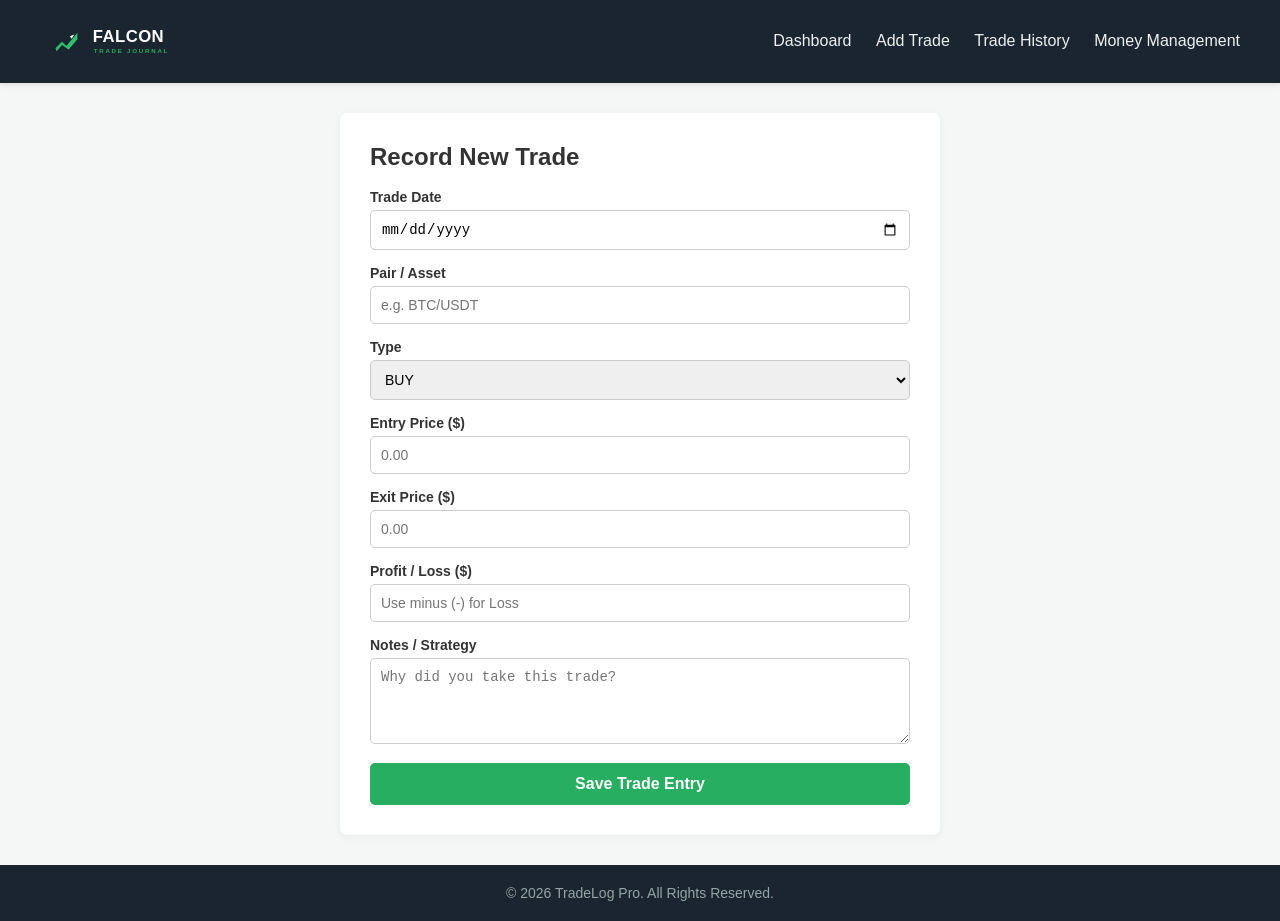
==== add-trade.html @ 998e001d "Add files via upload" ====
<!DOCTYPE html>
<html lang="en">
<head>
    <meta charset="UTF-8">
    <meta name="viewport" content="width=device-width, initial-scale=1.0">
    <title>TradeLog Pro - Add Trade</title>
    <link rel="stylesheet" href="style.css">
</head>
<body>

     <header>
    <a href="index.html" class="logo-link">
        <div class="logo-container">
            <img src="logo.svg" alt="Falcon Trade Journal Logo">
        </div>
    </a>
    
    <nav>
        <a href="index.html">Dashboard</a>
        <a href="add-trade.html">Add Trade</a>
        <a href="history.html">Trade History</a>
        <a href="money-management.html">Money Management</a>
    </nav>
</header>

    <div class="main-container">
        <div class="form-box">
            <h2>Record New Trade</h2>
            <br>
            <form>
                <div class="form-group">
                    <label>Trade Date</label>
                    <input type="date" required>
                </div>
                <div class="form-group">
                    <label>Pair / Asset</label>
                    <input type="text" placeholder="e.g. BTC/USDT" required>
                </div>
                <div class="form-group">
                    <label>Type</label>
                    <select>
                        <option value="BUY">BUY</option>
                        <option value="SELL">SELL</option>
                    </select>
                </div>
                <div class="form-group">
                    <label>Entry Price ($)</label>
                    <input type="number" step="any" placeholder="0.00" required>
                </div>
                <div class="form-group">
                    <label>Exit Price ($)</label>
                    <input type="number" step="any" placeholder="0.00" required>
                </div>
                <div class="form-group">
                    <label>Profit / Loss ($)</label>
                    <input type="number" step="any" placeholder="Use minus (-) for Loss" required>
                </div>
                <div class="form-group">
                    <label>Notes / Strategy</label>
                    <textarea rows="4" placeholder="Why did you take this trade?"></textarea>
                </div>
                <button type="button" class="btn-submit">Save Trade Entry</button>
            </form>
        </div>
    </div>

    <footer>
        <p>&copy; 2026 TradeLog Pro. All Rights Reserved.</p>
    </footer>

</body>
</html>
---- style.css ----
/* Reset & Base Styles */
* {
    box-sizing: border-box;
    margin: 0;
    padding: 0;
}

body {
    font-family: 'Segoe UI', Tahoma, Geneva, Verdana, sans-serif;
    background-color: #f4f7f6;
    color: #333;
    display: flex;
    flex-direction: column;
    min-height: 100vh;
}

/* Header & Navigation Bar */
header {
    background-color: #1a252f;
    color: #fff;
    padding: 15px 40px;
    display: flex;
    justify-content: space-between;
    align-items: center;
    box-shadow: 0 2px 5px rgba(0,0,0,0.1);
}

header .logo {
    font-size: 22px;
    font-weight: bold;
    color: #27ae60;
}

nav a {
    color: #ecf0f1;
    text-decoration: none;
    margin-left: 20px;
    font-size: 16px;
    font-weight: 500;
    transition: color 0.3s;
}

nav a:hover, nav a.active {
    color: #27ae60;
}

/* Main Container */
.main-container {
    flex: 1;
    max-width: 1100px;
    width: 90%;
    margin: 30px auto;
}

/* Dashboard Cards */
.card-grid {
    display: flex;
    gap: 20px;
    margin-top: 20px;
    margin-bottom: 30px;
}

.card {
    background: white;
    padding: 20px;
    border-radius: 8px;
    flex: 1;
    box-shadow: 0 2px 8px rgba(0,0,0,0.05);
}

.card h3 {
    margin-bottom: 10px;
    color: #7f8c8d;
    font-size: 16px;
}

.card .value {
    font-size: 28px;
    font-weight: bold;
}

/* Form Layout */
.form-box {
    background: white;
    padding: 30px;
    border-radius: 8px;
    box-shadow: 0 2px 8px rgba(0,0,0,0.05);
    max-width: 600px;
    margin: 0 auto;
}

.form-group {
    margin-bottom: 15px;
}

.form-group label {
    display: block;
    margin-bottom: 5px;
    font-weight: 600;
    font-size: 14px;
}

.form-group input, 
.form-group select, 
.form-group textarea {
    width: 100%;
    padding: 10px;
    border: 1px solid #ccc;
    border-radius: 5px;
    font-size: 14px;
}

.btn-submit {
    background: #27ae60;
    color: white;
    border: none;
    padding: 12px;
    border-radius: 5px;
    cursor: pointer;
    width: 100%;
    font-size: 16px;
    font-weight: bold;
    transition: background 0.3s;
}

.btn-submit:hover {
    background: #219150;
}

/* Data Tables */
table {
    width: 100%;
    border-collapse: collapse;
    background: white;
    border-radius: 8px;
    overflow: hidden;
    box-shadow: 0 2px 8px rgba(0,0,0,0.05);
    margin-top: 15px;
}

th, td {
    padding: 12px 15px;
    text-align: left;
    border-bottom: 1px solid #eee;
}

th {
    background-color: #2c3e50;
    color: white;
}

.profit { color: #27ae60; font-weight: bold; }
.loss { color: #e74c3c; font-weight: bold; }

/* Footer */
footer {
    background-color: #1a252f;
    color: #95a5a6;
    text-align: center;
    padding: 20px;
    margin-top: auto;
    font-size: 14px;
}

/* Dashboard Grid (Table + Chart Side-by-Side) */
.dashboard-grid {
    display: flex;
    gap: 20px;
    margin-top: 20px;
}

.table-container {
    flex: 2;
    background: white;
    padding: 20px;
    border-radius: 8px;
    box-shadow: 0 2px 8px rgba(0,0,0,0.05);
}

.chart-box {
    flex: 1;
    background: white;
    padding: 20px;
    border-radius: 8px;
    box-shadow: 0 2px 8px rgba(0,0,0,0.05);
    display: flex;
    flex-direction: column;
    align-items: center;
}

.chart-container {
    position: relative;
    width: 100%;
    height: 250px;
    margin-top: 15px;
}

/* Logo Link Styling */
.logo-link {
    display: inline-block;
    text-decoration: none;
    cursor: pointer;
}

.logo-container {
    width: 220px;
    display: flex;
    align-items: center;
    transition: transform 0.2s ease;
}

/* Hover කළ විට Logo එක පොඩ්ඩක් Highlight වෙන ලෙස */
.logo-link:hover .logo-container {
    transform: scale(1.03);
}
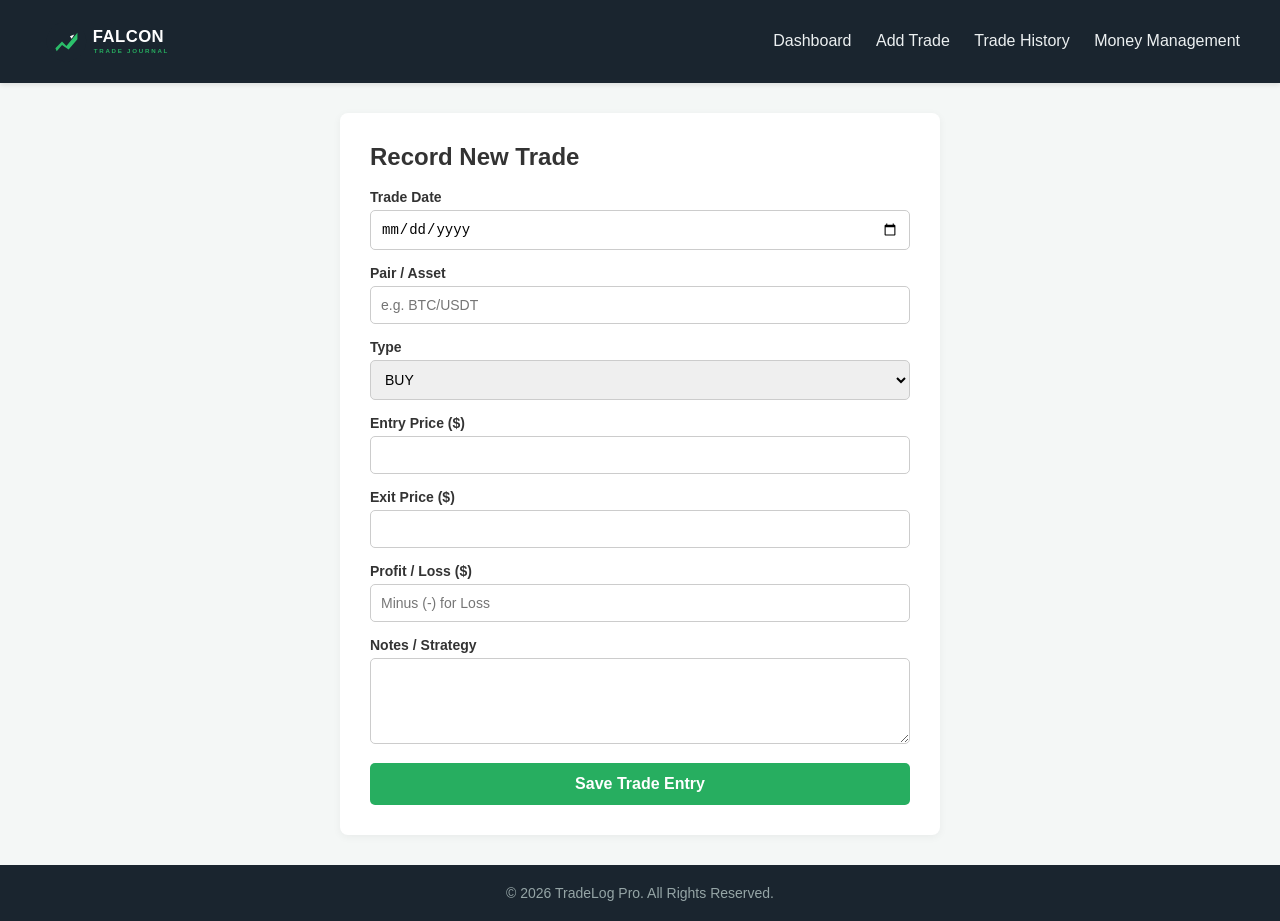
==== commit 3fc412ae: "Add files via upload" ====
--- a/add-trade.html
+++ b/add-trade.html
@@ -27,45 +27,47 @@
         <div class="form-box">
             <h2>Record New Trade</h2>
             <br>
-            <form>
-                <div class="form-group">
-                    <label>Trade Date</label>
-                    <input type="date" required>
-                </div>
-                <div class="form-group">
-                    <label>Pair / Asset</label>
-                    <input type="text" placeholder="e.g. BTC/USDT" required>
-                </div>
-                <div class="form-group">
-                    <label>Type</label>
-                    <select>
-                        <option value="BUY">BUY</option>
-                        <option value="SELL">SELL</option>
-                    </select>
-                </div>
-                <div class="form-group">
-                    <label>Entry Price ($)</label>
-                    <input type="number" step="any" placeholder="0.00" required>
-                </div>
-                <div class="form-group">
-                    <label>Exit Price ($)</label>
-                    <input type="number" step="any" placeholder="0.00" required>
-                </div>
-                <div class="form-group">
-                    <label>Profit / Loss ($)</label>
-                    <input type="number" step="any" placeholder="Use minus (-) for Loss" required>
-                </div>
-                <div class="form-group">
-                    <label>Notes / Strategy</label>
-                    <textarea rows="4" placeholder="Why did you take this trade?"></textarea>
-                </div>
-                <button type="button" class="btn-submit">Save Trade Entry</button>
-            </form>
+            <form id="addTradeForm">
+    <div class="form-group">
+        <label>Trade Date</label>
+        <input type="date" id="tradeDate" required>
+    </div>
+    <div class="form-group">
+        <label>Pair / Asset</label>
+        <input type="text" id="tradePair" placeholder="e.g. BTC/USDT" required>
+    </div>
+    <div class="form-group">
+        <label>Type</label>
+        <select id="tradeType">
+            <option value="BUY">BUY</option>
+            <option value="SELL">SELL</option>
+        </select>
+    </div>
+    <div class="form-group">
+        <label>Entry Price ($)</label>
+        <input type="number" step="any" id="entryPrice" required>
+    </div>
+    <div class="form-group">
+        <label>Exit Price ($)</label>
+        <input type="number" step="any" id="exitPrice" required>
+    </div>
+    <div class="form-group">
+        <label>Profit / Loss ($)</label>
+        <input type="number" step="any" id="pnl" placeholder="Minus (-) for Loss" required>
+    </div>
+    <div class="form-group">
+        <label>Notes / Strategy</label>
+        <textarea id="tradeNotes" rows="4"></textarea>
+    </div>
+    <button type="submit" class="btn-submit">Save Trade Entry</button>
+</form>
         </div>
     </div>
 
     <footer>
+        <script src="script.js"></script>
         <p>&copy; 2026 TradeLog Pro. All Rights Reserved.</p>
+        
     </footer>
 
 </body>
--- a/style.css
+++ b/style.css
@@ -212,4 +212,18 @@
 /* Hover කළ විට Logo එක පොඩ්ඩක් Highlight වෙන ලෙස */
 .logo-link:hover .logo-container {
     transform: scale(1.03);
+}
+
+.btn-delete {
+    background: #e74c3c;
+    color: white;
+    border: none;
+    padding: 6px 12px;
+    border-radius: 4px;
+    cursor: pointer;
+    font-size: 12px;
+    font-weight: bold;
+}
+.btn-delete:hover {
+    background: #c0392b;
 }
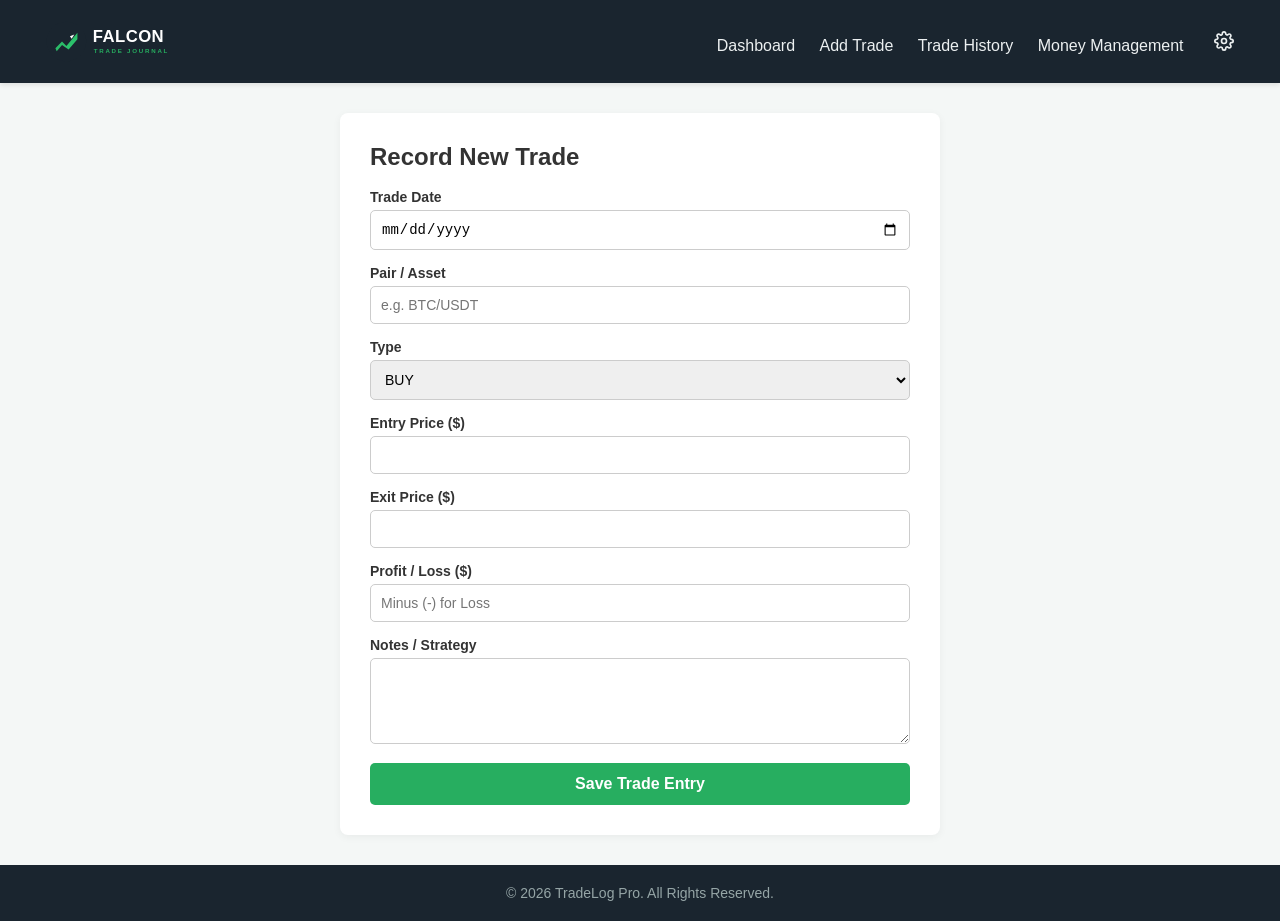
==== commit ee395f7a: "Add files via upload" ====
--- a/add-trade.html
+++ b/add-trade.html
@@ -20,6 +20,15 @@
         <a href="add-trade.html">Add Trade</a>
         <a href="history.html">Trade History</a>
         <a href="money-management.html">Money Management</a>
+        <div id="settingsIconBtn" class="nav-icon-wrapper" onclick="toggleSettingsDropdown(event)">
+        <a href="#" class="nav-icon-link" title="Account & Settings">
+            <svg class="settings-icon" viewBox="0 0 24 24" width="20" height="20" fill="none" stroke="currentColor" stroke-width="2" stroke-linecap="round" stroke-linejoin="round">
+                <circle cx="12" cy="12" r="3"></circle>
+                <path d="M19.4 15a1.65 1.65 0 0 0 .33 1.82l.06.06a2 2 0 0 1 0 2.83 2 2 0 0 1-2.83 0l-.06-.06a1.65 1.65 0 0 0-1.82-.33 1.65 1.65 0 0 0-1 1.51V21a2 2 0 0 1-2 2 2 2 0 0 1-2-2v-.09A1.65 1.65 0 0 0 9 19.4a1.65 1.65 0 0 0-1.82.33l-.06.06a2 2 0 0 1-2.83 0 2 2 0 0 1 0-2.83l.06-.06a1.65 1.65 0 0 0 .33-1.82 1.65 1.65 0 0 0-1.51-1H3a2 2 0 0 1-2-2 2 2 0 0 1 2-2h.09A1.65 1.65 0 0 0 4.6 9a1.65 1.65 0 0 0-.33-1.82l-.06-.06a2 2 0 0 1 0-2.83 2 2 0 0 1 2.83 0l.06.06a1.65 1.65 0 0 0 1.82.33H9a1.65 1.65 0 0 0 1-1.51V3a2 2 0 0 1 2-2 2 2 0 0 1 2 2v.09a1.65 1.65 0 0 0 1 1.51 1.65 1.65 0 0 0 1.82-.33l.06-.06a2 2 0 0 1 2.83 0 2 2 0 0 1 0 2.83l-.06.06a1.65 1.65 0 0 0-.33 1.82V9a1.65 1.65 0 0 0 1.51 1H21a2 2 0 0 1 2 2 2 2 0 0 1-2 2h-.09a1.65 1.65 0 0 0-1.51 1z"></path>
+            </svg>
+        </a>
+    </div>
+    
     </nav>
 </header>
 
--- a/style.css
+++ b/style.css
@@ -226,4 +226,500 @@
 }
 .btn-delete:hover {
     background: #c0392b;
+}
+
+/* ==========================================
+   MOBILE & TABLET RESPONSIVE STYLES
+   ========================================== */
+
+/* Header & Navigation Bar for Mobile */
+@media (max-width: 768px) {
+    header {
+        flex-direction: column;
+        padding: 15px 20px;
+        gap: 15px;
+        text-align: center;
+    }
+
+    .logo-container {
+        width: 180px;
+        margin: 0 auto;
+    }
+
+    nav {
+        display: flex;
+        flex-wrap: wrap;
+        justify-content: center;
+        gap: 10px;
+        width: 100%;
+    }
+
+    nav a {
+        margin-left: 0;
+        font-size: 14px;
+        padding: 6px 12px;
+        background: rgba(255, 255, 255, 0.05);
+        border-radius: 20px;
+    }
+
+    /* Main Layout Adjustments */
+    .main-container {
+        width: 95%;
+        margin: 15px auto;
+    }
+
+    /* Summary Cards in 1 Column */
+    .card-grid {
+        flex-direction: column;
+        gap: 12px;
+    }
+
+    /* Dashboard Layout (Table & Chart Stacked) */
+    .dashboard-grid {
+        flex-direction: column;
+        gap: 20px;
+    }
+
+    .table-container, .chart-box, .calc-card {
+        width: 100%;
+    }
+
+    /* Calculator Layout in Mobile */
+    .calculator-grid {
+        flex-direction: column;
+        gap: 20px;
+    }
+
+    /* Form Container Padding */
+    .form-box {
+        padding: 20px;
+        width: 100%;
+    }
+
+    /* Make Tables Scroll Horizontally on Mobile (Screen එකෙන් එළියට නොයන ලෙස) */
+    .table-container, .table-section, .main-container {
+        overflow-x: auto;
+    }
+
+    table {
+        min-width: 500px; /* Table එක කැපෙන්නේ නැතුව Scroll කරලා බලන්න පුළුවන් වෙනවා */
+    }
+
+    th, td {
+        padding: 8px 10px;
+        font-size: 13px;
+    }
+
+    /* Chart Container Height */
+    .chart-container {
+        height: 220px;
+    }
+}
+
+/* ==========================================
+   ANIMATED & GLASSMORPHIC AUTH PAGE STYLES
+   ========================================== */
+
+.auth-body {
+    background: #0f172a;
+    min-height: 100vh;
+    display: flex;
+    align-items: center;
+    justify-content: center;
+    overflow: hidden;
+    position: relative;
+}
+
+/* Background Glowing Orbs Animation */
+.bg-orb {
+    position: absolute;
+    border-radius: 50%;
+    filter: blur(80px);
+    opacity: 0.4;
+    animation: floatOrb 10s infinite alternate ease-in-out;
+}
+
+.orb-1 {
+    width: 300px;
+    height: 300px;
+    background: #27ae60;
+    top: 10%;
+    left: 15%;
+}
+
+.orb-2 {
+    width: 350px;
+    height: 350px;
+    background: #2980b9;
+    bottom: 10%;
+    right: 15%;
+    animation-delay: -5s;
+}
+
+@keyframes floatOrb {
+    0% { transform: translate(0, 0) scale(1); }
+    100% { transform: translate(40px, 50px) scale(1.1); }
+}
+
+/* Auth Main Container & Card Animations */
+.auth-container {
+    width: 100%;
+    display: flex;
+    justify-content: center;
+    padding: 20px;
+    z-index: 10;
+}
+
+.auth-card {
+    background: rgba(255, 255, 255, 0.05);
+    backdrop-filter: blur(16px);
+    -webkit-backdrop-filter: blur(16px);
+    border: 1px solid rgba(255, 255, 255, 0.1);
+    padding: 40px;
+    border-radius: 16px;
+    width: 100%;
+    max-width: 420px;
+    box-shadow: 0 15px 35px rgba(0,0,0,0.4);
+    color: #ffffff;
+    position: relative;
+    overflow: hidden;
+}
+
+.animated-card {
+    animation: cardSlideUp 0.8s cubic-bezier(0.16, 1, 0.3, 1);
+}
+
+@keyframes cardSlideUp {
+    from { opacity: 0; transform: translateY(30px); }
+    to { opacity: 1; transform: translateY(0); }
+}
+
+.auth-logo {
+    width: 200px;
+    margin: 0 auto 20px auto;
+    transition: transform 0.3s ease;
+}
+
+.auth-logo:hover {
+    transform: scale(1.05);
+}
+
+.auth-logo img {
+    width: 100%;
+}
+
+.auth-subtitle {
+    font-size: 13px;
+    color: #94a3b8;
+    margin-bottom: 20px;
+    text-align: center;
+}
+
+/* Tabs with Dynamic Glider */
+.auth-tabs {
+    display: flex;
+    position: relative;
+    background: rgba(0, 0, 0, 0.2);
+    border-radius: 30px;
+    padding: 4px;
+    margin-bottom: 25px;
+}
+
+.auth-tab {
+    flex: 1;
+    padding: 10px;
+    background: none;
+    border: none;
+    font-size: 14px;
+    font-weight: 600;
+    color: #94a3b8;
+    cursor: pointer;
+    z-index: 2;
+    transition: color 0.3s ease;
+}
+
+.auth-tab.active {
+    color: #ffffff;
+}
+
+.tab-glider {
+    position: absolute;
+    top: 4px;
+    left: 4px;
+    width: calc(50% - 4px);
+    height: calc(100% - 8px);
+    background: #27ae60;
+    border-radius: 25px;
+    transition: transform 0.3s cubic-bezier(0.16, 1, 0.3, 1);
+    z-index: 1;
+}
+
+/* Floating Input Effect */
+.floating-input {
+    position: relative;
+    margin-bottom: 20px;
+}
+
+.floating-input input {
+    width: 100%;
+    padding: 14px 12px;
+    background: rgba(255, 255, 255, 0.05);
+    border: 1px solid rgba(255, 255, 255, 0.15);
+    border-radius: 8px;
+    color: #ffffff;
+    font-size: 14px;
+    outline: none;
+    transition: all 0.3s ease;
+}
+
+.floating-input label {
+    position: absolute;
+    top: 50%;
+    left: 12px;
+    transform: translateY(-50%);
+    color: #94a3b8;
+    font-size: 14px;
+    pointer-events: none;
+    transition: all 0.3s ease;
+}
+
+.floating-input input:focus,
+.floating-input input:not(:placeholder-shown) {
+    border-color: #27ae60;
+    box-shadow: 0 0 10px rgba(39, 174, 96, 0.3);
+    background: rgba(255, 255, 255, 0.08);
+}
+
+.floating-input input:focus ~ label,
+.floating-input input:not(:placeholder-shown) ~ label {
+    top: -8px;
+    left: 8px;
+    font-size: 11px;
+    background: #0f172a;
+    padding: 0 6px;
+    color: #27ae60;
+    border-radius: 4px;
+}
+
+/* Animated Submit Button */
+.animated-btn {
+    position: relative;
+    overflow: hidden;
+    background: linear-gradient(135deg, #27ae60, #2ecc71);
+    box-shadow: 0 4px 15px rgba(39, 174, 96, 0.4);
+    transition: transform 0.2s ease, box-shadow 0.2s ease;
+}
+
+.animated-btn:hover {
+    transform: translateY(-2px);
+    box-shadow: 0 6px 20px rgba(39, 174, 96, 0.6);
+}
+
+.animated-btn:active {
+    transform: translateY(0);
+}
+
+.btn-shine {
+    position: absolute;
+    top: -50%;
+    left: -50%;
+    width: 200%;
+    height: 200%;
+    background: linear-gradient(
+        60deg,
+        transparent,
+        rgba(255, 255, 255, 0.2),
+        transparent
+    );
+    transform: rotate(30deg);
+    transition: all 0.5s ease;
+}
+
+.animated-btn:hover .btn-shine {
+    left: 100%;
+}
+
+/* Form Fade In */
+.form-fade-in {
+    animation: fadeIn 0.4s ease-in-out;
+}
+
+@keyframes fadeIn {
+    from { opacity: 0; transform: scale(0.98); }
+    to { opacity: 1; transform: scale(1); }
+}
+
+/* Dynamic Charts Grid Layout */
+.charts-grid {
+    display: grid;
+    grid-template-columns: 2fr 1fr;
+    gap: 20px;
+    margin-top: 25px;
+}
+
+.chart-card {
+    background: #ffffff;
+    padding: 20px;
+    border-radius: 10px;
+    box-shadow: 0 2px 10px rgba(0,0,0,0.05);
+}
+
+.chart-card.full-width {
+    grid-column: span 2;
+}
+
+.chart-card h3 {
+    margin-bottom: 15px;
+    font-size: 16px;
+    color: #2c3e50;
+}
+
+.chart-container {
+    position: relative;
+    height: 250px;
+    width: 100%;
+}
+
+/* Mobile Responsiveness for Charts Grid */
+@media (max-width: 768px) {
+    .charts-grid {
+        grid-template-columns: 1fr;
+    }
+    
+    .chart-card.full-width {
+        grid-column: span 1;
+    }
+}
+
+/* Navigation Icon Styling */
+.nav-icon-link {
+    display: inline-flex;
+    align-items: center;
+    justify-content: center;
+    padding: 6px;
+    border-radius: 50%;
+    transition: background-color 0.3s ease;
+}
+
+.settings-icon {
+    vertical-align: middle;
+    transition: transform 0.4s ease;
+}
+
+/* Hover කළ විට Gear Icon එක Rotate වෙන Animation එක */
+.nav-icon-link:hover .settings-icon {
+    transform: rotate(90deg);
+    color: #27ae60;
+}
+
+.nav-icon-link.active .settings-icon {
+    color: #27ae60;
+}
+
+/* Navigation Settings Wrapper & Dropdown */
+.nav-icon-wrapper {
+    display: inline-block;
+    position: relative;
+    cursor: pointer;
+}
+
+.settings-dropdown {
+    display: none;
+    position: absolute;
+    right: 0;
+    top: 38px;
+    background: #1e293b;
+    border: 1px solid rgba(255, 255, 255, 0.1);
+    border-radius: 10px;
+    width: 220px;
+    box-shadow: 0 10px 25px rgba(0,0,0,0.3);
+    padding: 12px;
+    z-index: 1000;
+    animation: dropdownFade 0.2s ease;
+}
+
+.settings-dropdown.show {
+    display: block;
+}
+
+@keyframes dropdownFade {
+    from { opacity: 0; transform: translateY(-8px); }
+    to { opacity: 1; transform: translateY(0); }
+}
+
+/* Profile Header inside Dropdown */
+.dropdown-header {
+    display: flex;
+    align-items: center;
+    gap: 10px;
+    padding-bottom: 8px;
+}
+
+.profile-avatar {
+    width: 36px;
+    height: 36px;
+    background: #27ae60;
+    color: white;
+    border-radius: 50%;
+    display: flex;
+    align-items: center;
+    justify-content: center;
+    font-weight: bold;
+    font-size: 16px;
+}
+
+.profile-avatar.guest {
+    background: #64748b;
+}
+
+.profile-info {
+    display: flex;
+    flex-direction: column;
+}
+
+.profile-name {
+    color: #ffffff;
+    font-size: 14px;
+    font-weight: bold;
+}
+
+.profile-status {
+    color: #2ecc71;
+    font-size: 11px;
+}
+
+.profile-status.offline {
+    color: #94a3b8;
+}
+
+.dropdown-divider {
+    border: 0;
+    border-top: 1px solid rgba(255, 255, 255, 0.1);
+    margin: 8px 0;
+}
+
+/* Dropdown Menu Items */
+.dropdown-item {
+    display: block;
+    padding: 8px 10px;
+    color: #cbd5e1;
+    font-size: 13px;
+    text-decoration: none;
+    border-radius: 6px;
+    transition: background 0.2s ease;
+}
+
+.dropdown-item:hover {
+    background: rgba(255, 255, 255, 0.08);
+    color: #ffffff;
+}
+
+.dropdown-item.login-text {
+    color: #2ecc71;
+    font-weight: bold;
+}
+
+.dropdown-item.logout-text {
+    color: #e74c3c;
+    font-weight: bold;
 }
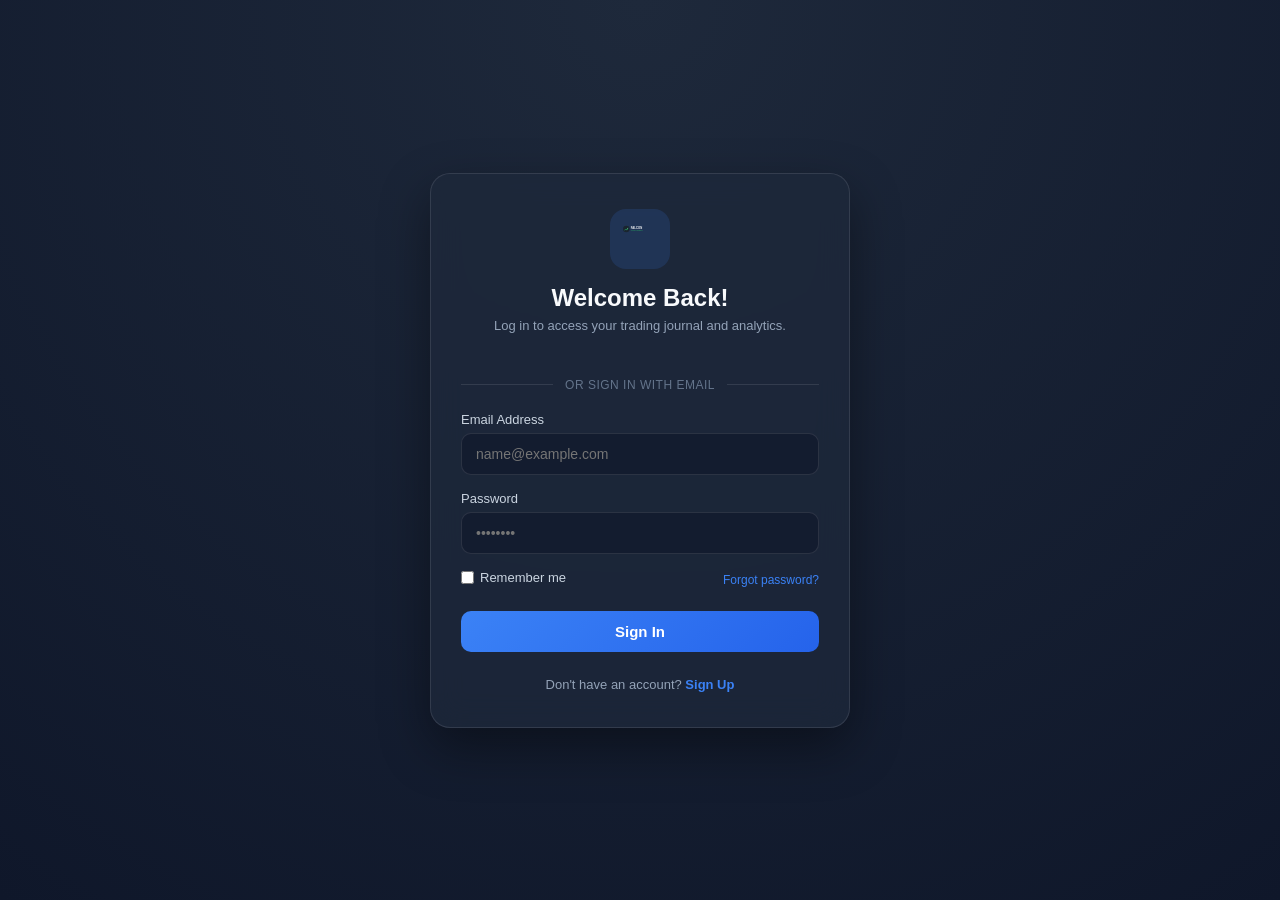
==== commit 4e6d35db: "Add files via upload" ====
--- a/add-trade.html
+++ b/add-trade.html
@@ -36,41 +36,38 @@
         <div class="form-box">
             <h2>Record New Trade</h2>
             <br>
-            <form id="addTradeForm">
+           <form id="addTradeForm">
     <div class="form-group">
         <label>Trade Date</label>
         <input type="date" id="tradeDate" required>
     </div>
+    
     <div class="form-group">
         <label>Pair / Asset</label>
         <input type="text" id="tradePair" placeholder="e.g. BTC/USDT" required>
     </div>
+
     <div class="form-group">
-        <label>Type</label>
+        <label>Trade Type</label>
         <select id="tradeType">
-            <option value="BUY">BUY</option>
-            <option value="SELL">SELL</option>
+            <option value="BUY">BUY / LONG</option>
+            <option value="SELL">SELL / SHORT</option>
         </select>
     </div>
+
     <div class="form-group">
-        <label>Entry Price ($)</label>
-        <input type="number" step="any" id="entryPrice" required>
+        <label>Trading Model / Strategy</label>
+         <input type="text" id="tradeModel" placeholder="e.g. ICT, SMC, Breakout" required>
     </div>
+
     <div class="form-group">
-        <label>Exit Price ($)</label>
-        <input type="number" step="any" id="exitPrice" required>
+        <label>Win OR loss</label>
+        <input type="text" step="any" id="pnl" required>
     </div>
-    <div class="form-group">
-        <label>Profit / Loss ($)</label>
-        <input type="number" step="any" id="pnl" placeholder="Minus (-) for Loss" required>
-    </div>
-    <div class="form-group">
-        <label>Notes / Strategy</label>
-        <textarea id="tradeNotes" rows="4"></textarea>
-    </div>
+
+
     <button type="submit" class="btn-submit">Save Trade Entry</button>
 </form>
-        </div>
     </div>
 
     <footer>
--- a/style.css
+++ b/style.css
@@ -722,4 +722,489 @@
 .dropdown-item.logout-text {
     color: #e74c3c;
     font-weight: bold;
+}
+
+/* Win/Loss & Model Badges */
+.badge {
+    padding: 4px 8px;
+    border-radius: 4px;
+    font-weight: bold;
+    font-size: 12px;
+}
+
+.badge-win {
+    background-color: rgba(39, 174, 96, 0.2);
+    color: #27ae60;
+    border: 1px solid #27ae60;
+}
+
+.badge-loss {
+    background-color: rgba(231, 76, 60, 0.2);
+    color: #e74c3c;
+    border: 1px solid #e74c3c;
+}
+
+.badge-model {
+    background-color: rgba(255, 255, 255, 0.1);
+    padding: 3px 6px;
+    border-radius: 4px;
+    font-size: 13px;
+}
+
+/* Delete Button Styling in Table */
+.btn-delete-icon {
+    background: transparent;
+    border: none;
+    cursor: pointer;
+    font-size: 16px;
+    padding: 4px 8px;
+    border-radius: 4px;
+    transition: background 0.2s ease, transform 0.1s ease;
+}
+
+.btn-delete-icon:hover {
+    background: rgba(231, 76, 60, 0.2);
+    transform: scale(1.1);
+}
+
+/* ====================================================
+   MONEY MANAGEMENT PAGE STYLING
+   ==================================================== */
+.page-title-box {
+    margin-bottom: 25px;
+}
+
+.mm-grid {
+    display: grid;
+    grid-template-columns: repeat(auto-fit, minmax(320px, 1fr));
+    gap: 25px;
+}
+
+.mm-card {
+    background: rgba(30, 41, 59, 0.7);
+    backdrop-filter: blur(10px);
+    border: 1px solid rgba(255, 255, 255, 0.08);
+    border-radius: 16px;
+    padding: 24px;
+    box-shadow: 0 10px 30px rgba(0, 0, 0, 0.2);
+    transition: transform 0.3s ease, border-color 0.3s ease;
+}
+
+.mm-card:hover {
+    border-color: rgba(39, 174, 96, 0.3);
+    transform: translateY(-3px);
+}
+
+.mm-card.full-width {
+    grid-column: 1 / -1;
+}
+
+.card-header {
+    display: flex;
+    align-items: center;
+    gap: 12px;
+    margin-bottom: 20px;
+    border-bottom: 1px solid rgba(255, 255, 255, 0.08);
+    padding-bottom: 12px;
+}
+
+.icon-box {
+    font-size: 24px;
+    background: rgba(255, 255, 255, 0.05);
+    padding: 8px 12px;
+    border-radius: 10px;
+}
+
+.btn-secondary {
+    background: #3b82f6 !important;
+}
+
+.btn-secondary:hover {
+    background: #2563eb !important;
+}
+
+/* Results Display Box */
+.results-box {
+    margin-top: 20px;
+    background: rgba(15, 23, 42, 0.8);
+    border-radius: 12px;
+    padding: 15px;
+    border: 1px solid rgba(255, 255, 255, 0.05);
+    animation: fadeIn 0.3s ease;
+}
+
+.result-item {
+    display: flex;
+    justify-content: space-between;
+    padding: 8px 0;
+    font-size: 14px;
+    color: #cbd5e1;
+    border-bottom: 1px dashed rgba(255, 255, 255, 0.08);
+}
+
+.result-item:last-child {
+    border-bottom: none;
+}
+
+.result-item.highlight {
+    font-size: 16px;
+    margin-top: 5px;
+    padding-top: 10px;
+}
+
+.loss-text { color: #ef4444; }
+.profit-text { color: #10b981; }
+.gold-text { color: #f59e0b; font-size: 18px; }
+
+/* Golden Rules Section */
+.rules-grid {
+    display: grid;
+    grid-template-columns: repeat(auto-fit, minmax(220px, 1fr));
+    gap: 20px;
+    margin-top: 10px;
+}
+
+.rule-box {
+    background: rgba(255, 255, 255, 0.03);
+    padding: 16px;
+    border-radius: 12px;
+    border: 1px solid rgba(255, 255, 255, 0.05);
+    position: relative;
+}
+
+.rule-num {
+    background: #27ae60;
+    color: white;
+    width: 26px;
+    height: 26px;
+    border-radius: 50%;
+    display: inline-flex;
+    align-items: center;
+    justify-content: center;
+    font-weight: bold;
+    font-size: 12px;
+    margin-bottom: 10px;
+}
+
+.rule-box h4 {
+    color: #f8fafc;
+    margin-bottom: 6px;
+}
+
+.rule-box p {
+    color: #94a3b8;
+    font-size: 13px;
+    line-height: 1.4;
+}
+
+/* ====================================================
+   SETTINGS & BACKUP PAGE STYLING
+   ==================================================== */
+.settings-grid {
+    display: grid;
+    grid-template-columns: repeat(auto-fit, minmax(320px, 1fr));
+    gap: 25px;
+    margin-top: 20px;
+}
+
+.settings-card {
+    background: rgba(30, 41, 59, 0.7);
+    backdrop-filter: blur(10px);
+    border: 1px solid rgba(255, 255, 255, 0.08);
+    border-radius: 16px;
+    padding: 24px;
+    display: flex;
+    flex-direction: column;
+    justify-content: space-between;
+    transition: transform 0.3s ease, border-color 0.3s ease;
+}
+
+.settings-card:hover {
+    border-color: rgba(59, 130, 246, 0.4);
+    transform: translateY(-3px);
+}
+
+.card-subtitle {
+    font-size: 12px;
+    color: #94a3b8;
+}
+
+.card-desc {
+    color: #cbd5e1;
+    font-size: 14px;
+    margin: 15px 0 20px 0;
+    line-height: 1.5;
+}
+
+/* Action Buttons */
+.btn-action {
+    display: inline-flex;
+    align-items: center;
+    justify-content: center;
+    padding: 12px 20px;
+    border-radius: 10px;
+    font-weight: 600;
+    font-size: 14px;
+    cursor: pointer;
+    border: none;
+    transition: all 0.2s ease;
+    text-align: center;
+}
+
+.btn-export {
+    background: linear-gradient(135deg, #27ae60, #1e8449);
+    color: white;
+}
+
+.btn-export:hover {
+    background: linear-gradient(135deg, #2ecc71, #27ae60);
+    box-shadow: 0 4px 15px rgba(39, 174, 96, 0.3);
+}
+
+.btn-import {
+    background: linear-gradient(135deg, #3b82f6, #1d4ed8);
+    color: white;
+}
+
+.btn-import:hover {
+    background: linear-gradient(135deg, #60a5fa, #3b82f6);
+    box-shadow: 0 4px 15px rgba(59, 130, 246, 0.3);
+}
+
+/* Danger Zone Styling */
+.danger-card {
+    border: 1px solid rgba(239, 68, 68, 0.3);
+    background: rgba(239, 68, 68, 0.05);
+}
+
+.danger-card:hover {
+    border-color: rgba(239, 68, 68, 0.6);
+}
+
+.danger-icon {
+    background: rgba(239, 68, 68, 0.15);
+}
+
+.danger-title {
+    color: #ef4444 !important;
+}
+
+.danger-body {
+    display: flex;
+    justify-content: space-between;
+    align-items: center;
+    flex-wrap: wrap;
+    gap: 15px;
+    margin-top: 10px;
+}
+
+.danger-body h4 {
+    color: #f8fafc;
+    margin-bottom: 4px;
+}
+
+.danger-body p {
+    color: #94a3b8;
+    font-size: 13px;
+}
+
+.btn-danger {
+    background: #ef4444;
+    color: white;
+    border: none;
+    padding: 10px 18px;
+    border-radius: 8px;
+    font-weight: 600;
+    cursor: pointer;
+    transition: background 0.2s ease;
+}
+
+.btn-danger:hover {
+    background: #dc2626;
+    box-shadow: 0 4px 12px rgba(239, 68, 68, 0.3);
+}
+
+.google-login-container {
+    display: flex;
+    justify-content: center;
+    align-items: center;
+    margin: 20px 0;
+}
+
+/* ====================================================
+   AUTHENTICATION & LOGIN PAGE STYLING
+   ==================================================== */
+.auth-body {
+    background: radial-gradient(circle at top, #1e293b, #0f172a);
+    min-height: 100vh;
+    display: flex;
+    justify-content: center;
+    align-items: center;
+    padding: 20px;
+}
+
+.auth-card {
+    background: rgba(30, 41, 59, 0.75);
+    backdrop-filter: blur(16px);
+    border: 1px solid rgba(255, 255, 255, 0.1);
+    border-radius: 20px;
+    width: 100%;
+    max-width: 420px;
+    padding: 35px 30px;
+    box-shadow: 0 20px 50px rgba(0, 0, 0, 0.4);
+}
+
+.auth-header {
+    text-align: center;
+    margin-bottom: 25px;
+}
+
+.logo-box {
+    width: 60px;
+    height: 60px;
+    background: rgba(59, 130, 246, 0.15);
+    border-radius: 16px;
+    display: flex;
+    justify-content: center;
+    align-items: center;
+    margin: 0 auto 15px auto;
+}
+
+.auth-logo {
+    width: 36px;
+    height: 36px;
+}
+
+.auth-header h2 {
+    color: #f8fafc;
+    font-size: 24px;
+    font-weight: 700;
+    margin-bottom: 6px;
+}
+
+.auth-header p {
+    color: #94a3b8;
+    font-size: 13px;
+}
+
+/* Google Sign-In Container */
+.google-btn-wrapper {
+    display: flex;
+    justify-content: center;
+    margin-bottom: 20px;
+}
+
+/* Divider Line */
+.auth-divider {
+    display: flex;
+    align-items: center;
+    text-align: center;
+    margin: 20px 0;
+}
+
+.auth-divider::before,
+.auth-divider::after {
+    content: '';
+    flex: 1;
+    border-bottom: 1px solid rgba(255, 255, 255, 0.1);
+}
+
+.auth-divider span {
+    padding: 0 12px;
+    color: #64748b;
+    font-size: 12px;
+    text-transform: uppercase;
+    letter-spacing: 0.5px;
+}
+
+/* Auth Form Inputs */
+.auth-form .input-group {
+    margin-bottom: 16px;
+    display: flex;
+    flex-direction: column;
+}
+
+.auth-form label {
+    color: #cbd5e1;
+    font-size: 13px;
+    margin-bottom: 6px;
+    font-weight: 500;
+}
+
+.auth-form input[type="email"],
+.auth-form input[type="password"] {
+    background: rgba(15, 23, 42, 0.6);
+    border: 1px solid rgba(255, 255, 255, 0.1);
+    border-radius: 10px;
+    padding: 12px 14px;
+    color: #fff;
+    font-size: 14px;
+    outline: none;
+    transition: border-color 0.2s ease;
+}
+
+.auth-form input[type="email"]:focus,
+.auth-form input[type="password"]:focus {
+    border-color: #3b82f6;
+    box-shadow: 0 0 0 3px rgba(59, 130, 246, 0.2);
+}
+
+.form-actions {
+    display: flex;
+    justify-content: space-between;
+    align-items: center;
+    font-size: 12px;
+    margin-bottom: 20px;
+}
+
+.remember-me {
+    display: flex;
+    align-items: center;
+    gap: 6px;
+    color: #94a3b8;
+    cursor: pointer;
+}
+
+.forgot-link {
+    color: #3b82f6;
+    text-decoration: none;
+}
+
+.forgot-link:hover {
+    text-decoration: underline;
+}
+
+.btn-login-submit {
+    width: 100%;
+    background: linear-gradient(135deg, #3b82f6, #2563eb);
+    color: white;
+    border: none;
+    padding: 12px;
+    border-radius: 10px;
+    font-weight: 600;
+    font-size: 15px;
+    cursor: pointer;
+    transition: transform 0.2s ease, box-shadow 0.2s ease;
+}
+
+.btn-login-submit:hover {
+    transform: translateY(-1px);
+    box-shadow: 0 6px 20px rgba(59, 130, 246, 0.35);
+}
+
+.auth-footer {
+    text-align: center;
+    margin-top: 25px;
+    font-size: 13px;
+    color: #94a3b8;
+}
+
+.auth-footer a {
+    color: #3b82f6;
+    text-decoration: none;
+    font-weight: 600;
+}
+
+.auth-footer a:hover {
+    text-decoration: underline;
 }
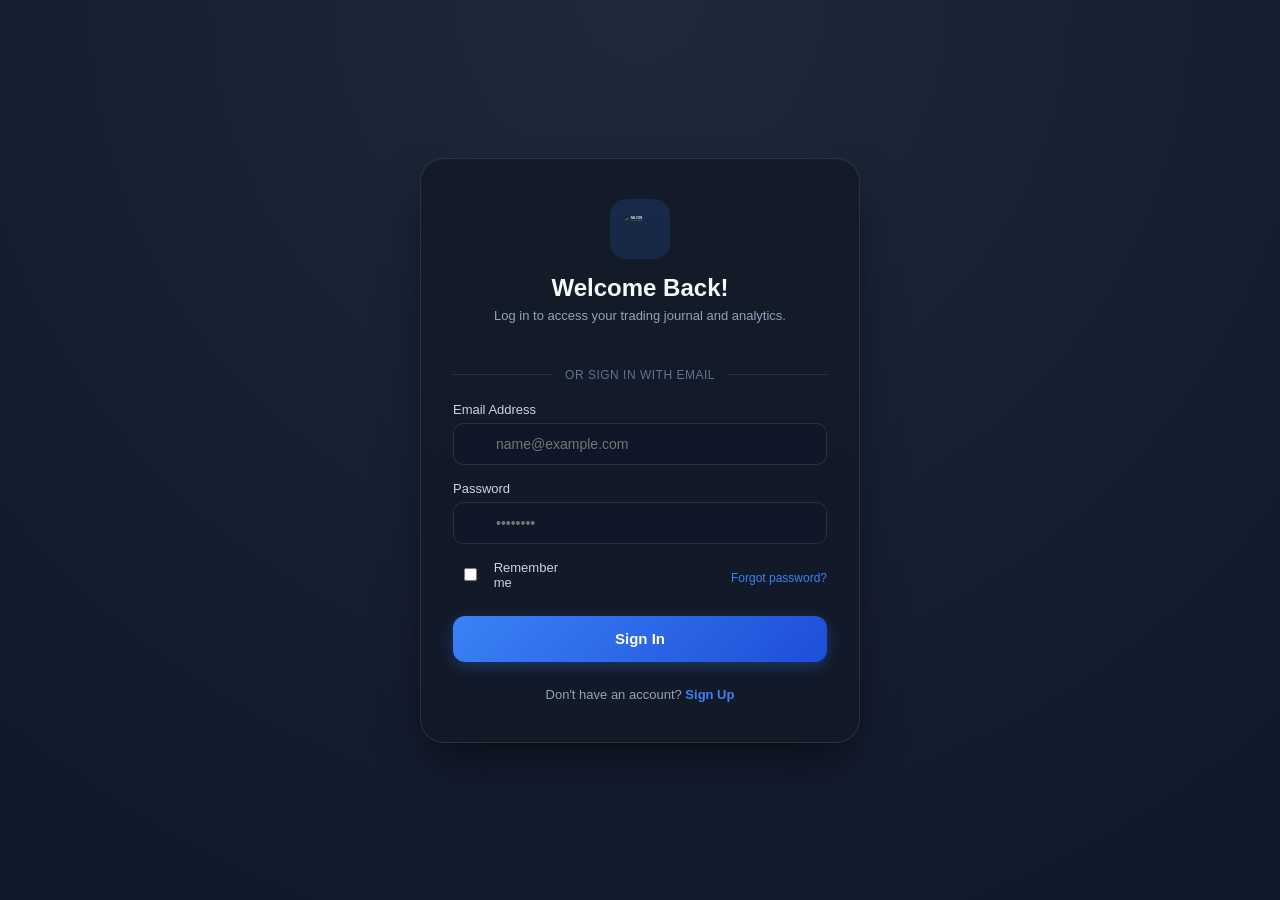
==== commit cab416e0: "Add files via upload" ====
--- a/add-trade.html
+++ b/add-trade.html
@@ -3,78 +3,180 @@
 <head>
     <meta charset="UTF-8">
     <meta name="viewport" content="width=device-width, initial-scale=1.0">
-    <title>TradeLog Pro - Add Trade</title>
+    <title>Falcon Trade Journal - Add Trade</title>
     <link rel="stylesheet" href="style.css">
+    <style>
+        .image-preview-container {
+            margin-top: 10px;
+            display: none;
+            text-align: center;
+        }
+        .image-preview-container img {
+            max-width: 100%;
+            max-height: 200px;
+            border-radius: 8px;
+            border: 1px solid rgba(255, 255, 255, 0.2);
+        }
+    </style>
 </head>
 <body>
 
-     <header>
-    <a href="index.html" class="logo-link">
-        <div class="logo-container">
-            <img src="logo.svg" alt="Falcon Trade Journal Logo">
-        </div>
-    </a>
-    
-    <nav>
-        <a href="index.html">Dashboard</a>
-        <a href="add-trade.html">Add Trade</a>
-        <a href="history.html">Trade History</a>
-        <a href="money-management.html">Money Management</a>
-        <div id="settingsIconBtn" class="nav-icon-wrapper" onclick="toggleSettingsDropdown(event)">
-        <a href="#" class="nav-icon-link" title="Account & Settings">
-            <svg class="settings-icon" viewBox="0 0 24 24" width="20" height="20" fill="none" stroke="currentColor" stroke-width="2" stroke-linecap="round" stroke-linejoin="round">
-                <circle cx="12" cy="12" r="3"></circle>
-                <path d="M19.4 15a1.65 1.65 0 0 0 .33 1.82l.06.06a2 2 0 0 1 0 2.83 2 2 0 0 1-2.83 0l-.06-.06a1.65 1.65 0 0 0-1.82-.33 1.65 1.65 0 0 0-1 1.51V21a2 2 0 0 1-2 2 2 2 0 0 1-2-2v-.09A1.65 1.65 0 0 0 9 19.4a1.65 1.65 0 0 0-1.82.33l-.06.06a2 2 0 0 1-2.83 0 2 2 0 0 1 0-2.83l.06-.06a1.65 1.65 0 0 0 .33-1.82 1.65 1.65 0 0 0-1.51-1H3a2 2 0 0 1-2-2 2 2 0 0 1 2-2h.09A1.65 1.65 0 0 0 4.6 9a1.65 1.65 0 0 0-.33-1.82l-.06-.06a2 2 0 0 1 0-2.83 2 2 0 0 1 2.83 0l.06.06a1.65 1.65 0 0 0 1.82.33H9a1.65 1.65 0 0 0 1-1.51V3a2 2 0 0 1 2-2 2 2 0 0 1 2 2v.09a1.65 1.65 0 0 0 1 1.51 1.65 1.65 0 0 0 1.82-.33l.06-.06a2 2 0 0 1 2.83 0 2 2 0 0 1 0 2.83l-.06.06a1.65 1.65 0 0 0-.33 1.82V9a1.65 1.65 0 0 0 1.51 1H21a2 2 0 0 1 2 2 2 2 0 0 1-2 2h-.09a1.65 1.65 0 0 0-1.51 1z"></path>
-            </svg>
+    <header>
+        <a href="index.html" class="logo-link">
+            <div class="logo-container">
+                <img src="logo.svg" alt="Falcon Trade Journal Logo">
+            </div>
         </a>
-    </div>
-    
-    </nav>
-</header>
+        
+        <nav>
+            <a href="index.html">Dashboard</a>
+            <a href="add-trade.html" class="active">Add Trade</a>
+            <a href="history.html">Trade History</a>
+            <a href="money-management.html">Money Management</a>
+            <div id="settingsIconBtn" class="nav-icon-wrapper" onclick="toggleSettingsDropdown(event)">
+                <a href="#" class="nav-icon-link" title="Account & Settings">
+                    <svg class="settings-icon" viewBox="0 0 24 24" width="20" height="20" fill="none" stroke="currentColor" stroke-width="2" stroke-linecap="round" stroke-linejoin="round">
+                        <circle cx="12" cy="12" r="3"></circle>
+                        <path d="M19.4 15a1.65 1.65 0 0 0 .33 1.82l.06.06a2 2 0 0 1 0 2.83 2 2 0 0 1-2.83 0l-.06-.06a1.65 1.65 0 0 0-1.82-.33 1.65 1.65 0 0 0-1 1.51V21a2 2 0 0 1-2 2 2 2 0 0 1-2-2v-.09A1.65 1.65 0 0 0 9 19.4a1.65 1.65 0 0 0-1.82.33l-.06.06a2 2 0 0 1-2.83 0 2 2 0 0 1 0-2.83l.06-.06a1.65 1.65 0 0 0 .33-1.82 1.65 1.65 0 0 0-1.51-1H3a2 2 0 0 1-2-2 2 2 0 0 1 2-2h.09A1.65 1.65 0 0 0 4.6 9a1.65 1.65 0 0 0-.33-1.82l-.06-.06a2 2 0 0 1 0-2.83 2 2 0 0 1 2.83 0l.06.06a1.65 1.65 0 0 0 1.82.33H9a1.65 1.65 0 0 0 1-1.51V3a2 2 0 0 1 2-2 2 2 0 0 1 2 2v.09a1.65 1.65 0 0 0 1 1.51 1.65 1.65 0 0 0 1.82-.33l.06-.06a2 2 0 0 1 2.83 0 2 2 0 0 1 0 2.83l-.06.06a1.65 1.65 0 0 0-.33 1.82V9a1.65 1.65 0 0 0 1.51 1H21a2 2 0 0 1 2 2 2 2 0 0 1-2 2h-.09a1.65 1.65 0 0 0-1.51 1z"></path>
+                    </svg>
+                </a>
+            </div>
+        </nav>
+    </header>
 
     <div class="main-container">
         <div class="form-box">
             <h2>Record New Trade</h2>
             <br>
-           <form id="addTradeForm">
-    <div class="form-group">
-        <label>Trade Date</label>
-        <input type="date" id="tradeDate" required>
-    </div>
-    
-    <div class="form-group">
-        <label>Pair / Asset</label>
-        <input type="text" id="tradePair" placeholder="e.g. BTC/USDT" required>
-    </div>
+            <form id="addTradeForm">
+                <div class="form-group">
+                    <label for="tradeDate">Trade Date</label>
+                    <input type="date" id="tradeDate" required>
+                </div>
+                
+                <div class="form-group">
+                    <label for="tradePair">Pair / Asset</label>
+                    <input type="text" id="tradePair" placeholder="e.g. BTC/USDT, EUR/USD" required>
+                </div>
 
-    <div class="form-group">
-        <label>Trade Type</label>
-        <select id="tradeType">
-            <option value="BUY">BUY / LONG</option>
-            <option value="SELL">SELL / SHORT</option>
-        </select>
-    </div>
+                <div class="form-group">
+                    <label for="tradeType">Trade Type</label>
+                    <select id="tradeType">
+                        <option value="BUY">BUY / LONG</option>
+                        <option value="SELL">SELL / SHORT</option>
+                    </select>
+                </div>
 
-    <div class="form-group">
-        <label>Trading Model / Strategy</label>
-         <input type="text" id="tradeModel" placeholder="e.g. ICT, SMC, Breakout" required>
-    </div>
+                <div class="form-group">
+                    <label for="tradeModel">Trading Model / Strategy</label>
+                    <input type="text" id="tradeModel" placeholder="e.g. ICT, SMC, Breakout" required>
+                </div>
 
-    <div class="form-group">
-        <label>Win OR loss</label>
-        <input type="text" step="any" id="pnl" required>
-    </div>
+                <!-- Profit / Loss Amount ($ PnL) -->
+                <div class="form-group">
+                    <label for="pnlAmount">Profit / Loss ($ PnL)</label>
+                    <input type="number" step="any" id="pnlAmount" placeholder="e.g. 150 or -50" required>
+                </div>
 
+                <!-- Win / Loss Result Dropdown -->
+                <div class="form-group">
+                    <label for="tradeResult">Outcome (Win / Loss)</label>
+                    <select id="tradeResult">
+                        <option value="WIN">WIN 🟢</option>
+                        <option value="LOSS">LOSS 🔴</option>
+                        <option value="BE">BREAKEVEN ⚪</option>
+                    </select>
+                </div>
 
-    <button type="submit" class="btn-submit">Save Trade Entry</button>
-</form>
+                <!-- NEW: Chart / Trade Screenshot Image Input -->
+                <div class="form-group">
+                    <label for="tradeImage">Trade Screenshot / Chart Image</label>
+                    <input type="file" id="tradeFileInput" accept="image/*" onchange="previewImage(event)">
+                    <p style="text-align: center; margin: 5px 0; font-size: 12px; opacity: 0.7;">- OR -</p>
+                    <input type="url" id="tradeImageUrl" placeholder="Paste TradingView Image Link (https://...)" oninput="previewUrlImage()">
+                    
+                    <div id="imagePreviewBox" class="image-preview-container">
+                        <img id="imgPreview" src="" alt="Chart Preview">
+                    </div>
+                </div>
+
+                <button type="submit" class="btn-submit">Save Trade Entry</button>
+            </form>
+        </div>
     </div>
 
     <footer>
-        <script src="script.js"></script>
-        <p>&copy; 2026 TradeLog Pro. All Rights Reserved.</p>
-        
+        <p>&copy; 2026 Falcon Trade Journal. All Rights Reserved.</p>
     </footer>
 
+    <script src="script.js"></script>
+    <script>
+        let base64Image = "";
+
+        // Automatic Outcome Selection based on PnL Value
+        document.getElementById('pnlAmount').addEventListener('input', function() {
+            const val = parseFloat(this.value);
+            const resultSelect = document.getElementById('tradeResult');
+            if (!isNaN(val)) {
+                if (val > 0) resultSelect.value = 'WIN';
+                else if (val < 0) resultSelect.value = 'LOSS';
+                else resultSelect.value = 'BE';
+            }
+        });
+
+        // Preview File Image
+        function previewImage(event) {
+            const file = event.target.files[0];
+            if (file) {
+                const reader = new FileReader();
+                reader.onload = function(e) {
+                    base64Image = e.target.result;
+                    document.getElementById('imgPreview').src = base64Image;
+                    document.getElementById('imagePreviewBox').style.display = 'block';
+                    document.getElementById('tradeImageUrl').value = ''; // clear URL input
+                }
+                reader.readAsDataURL(file);
+            }
+        }
+
+        // Preview Image from URL
+        function previewUrlImage() {
+            const url = document.getElementById('tradeImageUrl').value.trim();
+            if (url) {
+                base64Image = url;
+                document.getElementById('imgPreview').src = url;
+                document.getElementById('imagePreviewBox').style.display = 'block';
+                document.getElementById('tradeFileInput').value = ''; // clear File input
+            } else {
+                document.getElementById('imagePreviewBox').style.display = 'none';
+            }
+        }
+
+        // Set Default Date to Today
+        document.getElementById('tradeDate').valueAsDate = new Date();
+
+        // Save Form Data to localStorage
+        document.getElementById('addTradeForm').addEventListener('submit', function(e) {
+            e.preventDefault();
+            
+            const newTrade = {
+                id: Date.now(),
+                date: document.getElementById('tradeDate').value,
+                pair: document.getElementById('tradePair').value.toUpperCase().trim(),
+                type: document.getElementById('tradeType').value,
+                model: document.getElementById('tradeModel').value,
+                pnl: parseFloat(document.getElementById('pnlAmount').value) || 0,
+                result: document.getElementById('tradeResult').value,
+                image: base64Image || "" // Store image Base64 or Link
+            };
+
+            const trades = JSON.parse(localStorage.getItem('falcon_trades')) || [];
+            trades.unshift(newTrade);
+            localStorage.setItem('falcon_trades', JSON.stringify(trades));
+
+            alert('Trade Saved Successfully!');
+            window.location.href = 'history.html';
+        });
+    </script>
 </body>
 </html>
--- a/style.css
+++ b/style.css
@@ -1207,4 +1207,361 @@
 
 .auth-footer a:hover {
     text-decoration: underline;
-}+}
+
+/* ====================================================
+   ENHANCED SIGNUP & AUTH STYLING
+   ==================================================== */
+.auth-body {
+    background-color: #0b0f19;
+    min-height: 100vh;
+    display: flex;
+    justify-content: center;
+    align-items: center;
+    padding: 20px;
+    position: relative;
+    overflow: hidden;
+}
+
+/* Background Ambient Glows */
+.glow-bg {
+    position: absolute;
+    width: 350px;
+    height: 350px;
+    border-radius: 50%;
+    filter: blur(120px);
+    opacity: 0.35;
+    z-index: 0;
+}
+
+.glow-1 {
+    background: #3b82f6;
+    top: 10%;
+    left: 15%;
+}
+
+.glow-2 {
+    background: #10b981;
+    bottom: 10%;
+    right: 15%;
+}
+
+.auth-card {
+    position: relative;
+    z-index: 1;
+    background: rgba(18, 24, 38, 0.75);
+    backdrop-filter: blur(20px);
+    -webkit-backdrop-filter: blur(20px);
+    border: 1px solid rgba(255, 255, 255, 0.1);
+    border-radius: 24px;
+    width: 100%;
+    max-width: 440px;
+    padding: 40px 32px;
+    box-shadow: 0 25px 50px -12px rgba(0, 0, 0, 0.6);
+}
+
+/* Input Icon Wrappers */
+.input-wrapper {
+    position: relative;
+    display: flex;
+    align-items: center;
+}
+
+.input-icon {
+    position: absolute;
+    left: 14px;
+    font-size: 14px;
+    opacity: 0.7;
+}
+
+.auth-form input {
+    width: 100%;
+    padding-left: 42px !important;
+}
+
+/* Action Button Effects */
+.btn-login-submit {
+    display: flex;
+    justify-content: center;
+    align-items: center;
+    gap: 8px;
+    background: linear-gradient(135deg, #3b82f6 0%, #1d4ed8 100%);
+    box-shadow: 0 4px 15px rgba(59, 130, 246, 0.3);
+    border: none;
+    border-radius: 12px;
+    height: 46px;
+    font-size: 15px;
+    font-weight: 600;
+    color: #fff;
+    cursor: pointer;
+    transition: all 0.25s ease;
+}
+
+.btn-login-submit:hover {
+    transform: translateY(-2px);
+    box-shadow: 0 8px 25px rgba(59, 130, 246, 0.5);
+}
+
+.btn-arrow {
+    transition: transform 0.2s ease;
+}
+
+.btn-login-submit:hover .btn-arrow {
+    transform: translateX(4px);
+}
+/* ====================================================
+   TIMEFRAME FILTER & STATS STYLING
+   ==================================================== */
+.timeframe-container {
+    background: rgba(30, 41, 59, 0.6);
+    backdrop-filter: blur(12px);
+    border: 1px solid rgba(255, 255, 255, 0.08);
+    border-radius: 18px;
+    padding: 20px;
+    margin-bottom: 25px;
+}
+
+.timeframe-tabs {
+    display: flex;
+    gap: 10px;
+    margin-bottom: 18px;
+    border-bottom: 1px solid rgba(255, 255, 255, 0.08);
+    padding-bottom: 12px;
+    overflow-x: auto;
+}
+
+.tf-btn {
+    background: rgba(255, 255, 255, 0.05);
+    border: 1px solid rgba(255, 255, 255, 0.1);
+    color: #94a3b8;
+    padding: 8px 18px;
+    border-radius: 10px;
+    font-size: 13px;
+    font-weight: 600;
+    cursor: pointer;
+    transition: all 0.2s ease;
+    white-space: nowrap;
+}
+
+.tf-btn:hover {
+    background: rgba(59, 130, 246, 0.15);
+    color: #3b82f6;
+}
+
+.tf-btn.active {
+    background: #3b82f6;
+    color: #ffffff;
+    border-color: #3b82f6;
+    box-shadow: 0 4px 12px rgba(59, 130, 246, 0.3);
+}
+
+.tf-stats-grid {
+    display: grid;
+    grid-template-columns: repeat(auto-fit, minmax(180px, 1fr));
+    gap: 15px;
+}
+
+.tf-card {
+    background: rgba(15, 23, 42, 0.6);
+    border: 1px solid rgba(255, 255, 255, 0.05);
+    border-radius: 12px;
+    padding: 15px;
+}
+
+.tf-card-title {
+    font-size: 12px;
+    color: #94a3b8;
+    display: block;
+    margin-bottom: 6px;
+    text-transform: uppercase;
+    letter-spacing: 0.5px;
+}
+
+.tf-card-value {
+    font-size: 20px;
+    font-weight: 700;
+    color: #f8fafc;
+}
+
+/* Custom Date Range Controls */
+.custom-date-wrapper {
+    display: flex;
+    align-items: center;
+    gap: 15px;
+    background: rgba(15, 23, 42, 0.7);
+    border: 1px solid rgba(255, 255, 255, 0.08);
+    padding: 12px 16px;
+    border-radius: 12px;
+    margin-bottom: 18px;
+    flex-wrap: wrap;
+    animation: fadeIn 0.3s ease-in-out;
+}
+
+.date-input-group {
+    display: flex;
+    align-items: center;
+    gap: 8px;
+}
+
+.date-input-group label {
+    font-size: 13px;
+    color: #94a3b8;
+}
+
+.date-picker {
+    background: rgba(30, 41, 59, 0.8);
+    border: 1px solid rgba(255, 255, 255, 0.15);
+    border-radius: 8px;
+    padding: 6px 12px;
+    color: #f8fafc;
+    font-size: 13px;
+    outline: none;
+}
+
+.date-picker:focus {
+    border-color: #3b82f6;
+}
+
+.btn-apply-date {
+    background: #3b82f6;
+    color: white;
+    border: none;
+    padding: 7px 16px;
+    border-radius: 8px;
+    font-size: 13px;
+    font-weight: 600;
+    cursor: pointer;
+    transition: background 0.2s ease;
+}
+
+.btn-apply-date:hover {
+    background: #2563eb;
+    box-shadow: 0 4px 12px rgba(59, 130, 246, 0.3);
+}
+
+@keyframes fadeIn {
+    from { opacity: 0; transform: translateY(-5px); }
+    to { opacity: 1; transform: translateY(0); }
+}
+
+/* Form & Table Enhancements */
+.form-card {
+    background: rgba(30, 41, 59, 0.7);
+    backdrop-filter: blur(12px);
+    border: 1px solid rgba(255, 255, 255, 0.08);
+    border-radius: 16px;
+    padding: 25px;
+    max-width: 700px;
+    margin: 0 auto;
+}
+
+.form-grid {
+    display: grid;
+    grid-template-columns: repeat(auto-fit, minmax(220px, 1fr));
+    gap: 15px;
+    margin-bottom: 20px;
+}
+
+.full-width {
+    grid-column: 1 / -1;
+}
+
+.btn-submit-trade {
+    width: 100%;
+    background: linear-gradient(135deg, #3b82f6, #1d4ed8);
+    color: white;
+    border: none;
+    padding: 12px;
+    border-radius: 10px;
+    font-weight: 600;
+    cursor: pointer;
+}
+
+/* Badges & Action Buttons */
+.badge {
+    padding: 4px 8px;
+    border-radius: 6px;
+    font-size: 11px;
+    font-weight: 700;
+}
+.badge-buy { background: rgba(34, 197, 94, 0.2); color: #4ade80; }
+.badge-sell { background: rgba(239, 68, 68, 0.2); color: #f87171; }
+.badge-win { background: rgba(34, 197, 94, 0.2); color: #4ade80; }
+.badge-loss { background: rgba(239, 68, 68, 0.2); color: #f87171; }
+.badge-be { background: rgba(148, 163, 184, 0.2); color: #cbd5e1; }
+
+.btn-edit {
+    background: #3b82f6;
+    color: white;
+    border: none;
+    padding: 5px 10px;
+    border-radius: 6px;
+    cursor: pointer;
+    font-size: 12px;
+}
+
+.btn-delete {
+    background: #ef4444;
+    color: white;
+    border: none;
+    padding: 5px 10px;
+    border-radius: 6px;
+    cursor: pointer;
+    font-size: 12px;
+    margin-left: 5px;
+}
+
+/* Modal Popup Styling */
+.modal-backdrop {
+    position: fixed;
+    top: 0;
+    left: 0;
+    width: 100%;
+    height: 100%;
+    background: rgba(0, 0, 0, 0.7);
+    backdrop-filter: blur(5px);
+    display: flex;
+    justify-content: center;
+    align-items: center;
+    z-index: 1000;
+}
+
+.modal-card {
+    background: #1e293b;
+    border: 1px solid rgba(255, 255, 255, 0.1);
+    border-radius: 16px;
+    padding: 25px;
+    width: 90%;
+    max-width: 550px;
+}
+
+.modal-card h2 {
+    margin-bottom: 15px;
+    color: #f8fafc;
+}
+
+.modal-actions {
+    display: flex;
+    justify-content: flex-end;
+    gap: 10px;
+    margin-top: 15px;
+}
+
+.btn-cancel {
+    background: #64748b;
+    color: white;
+    border: none;
+    padding: 8px 16px;
+    border-radius: 8px;
+    cursor: pointer;
+}
+
+.btn-save {
+    background: #22c55e;
+    color: white;
+    border: none;
+    padding: 8px 16px;
+    border-radius: 8px;
+    cursor: pointer;
+}
+
